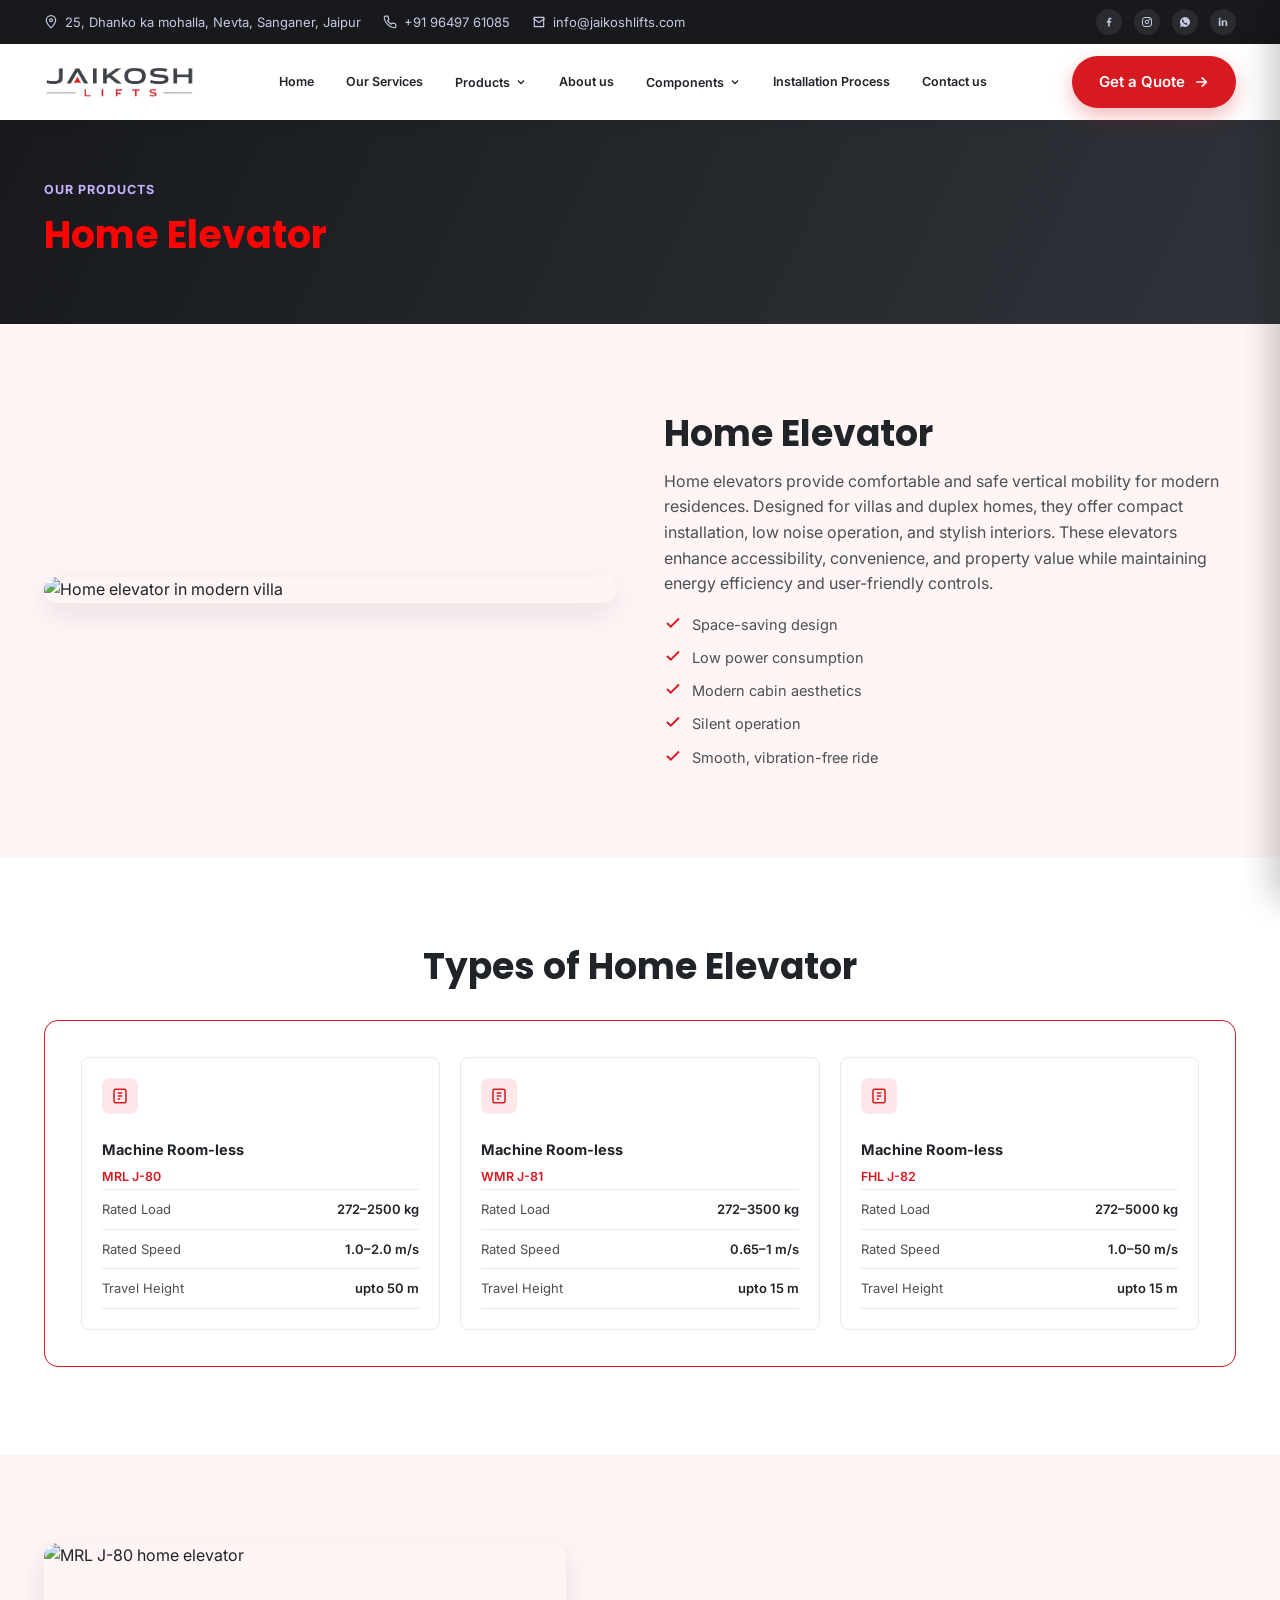
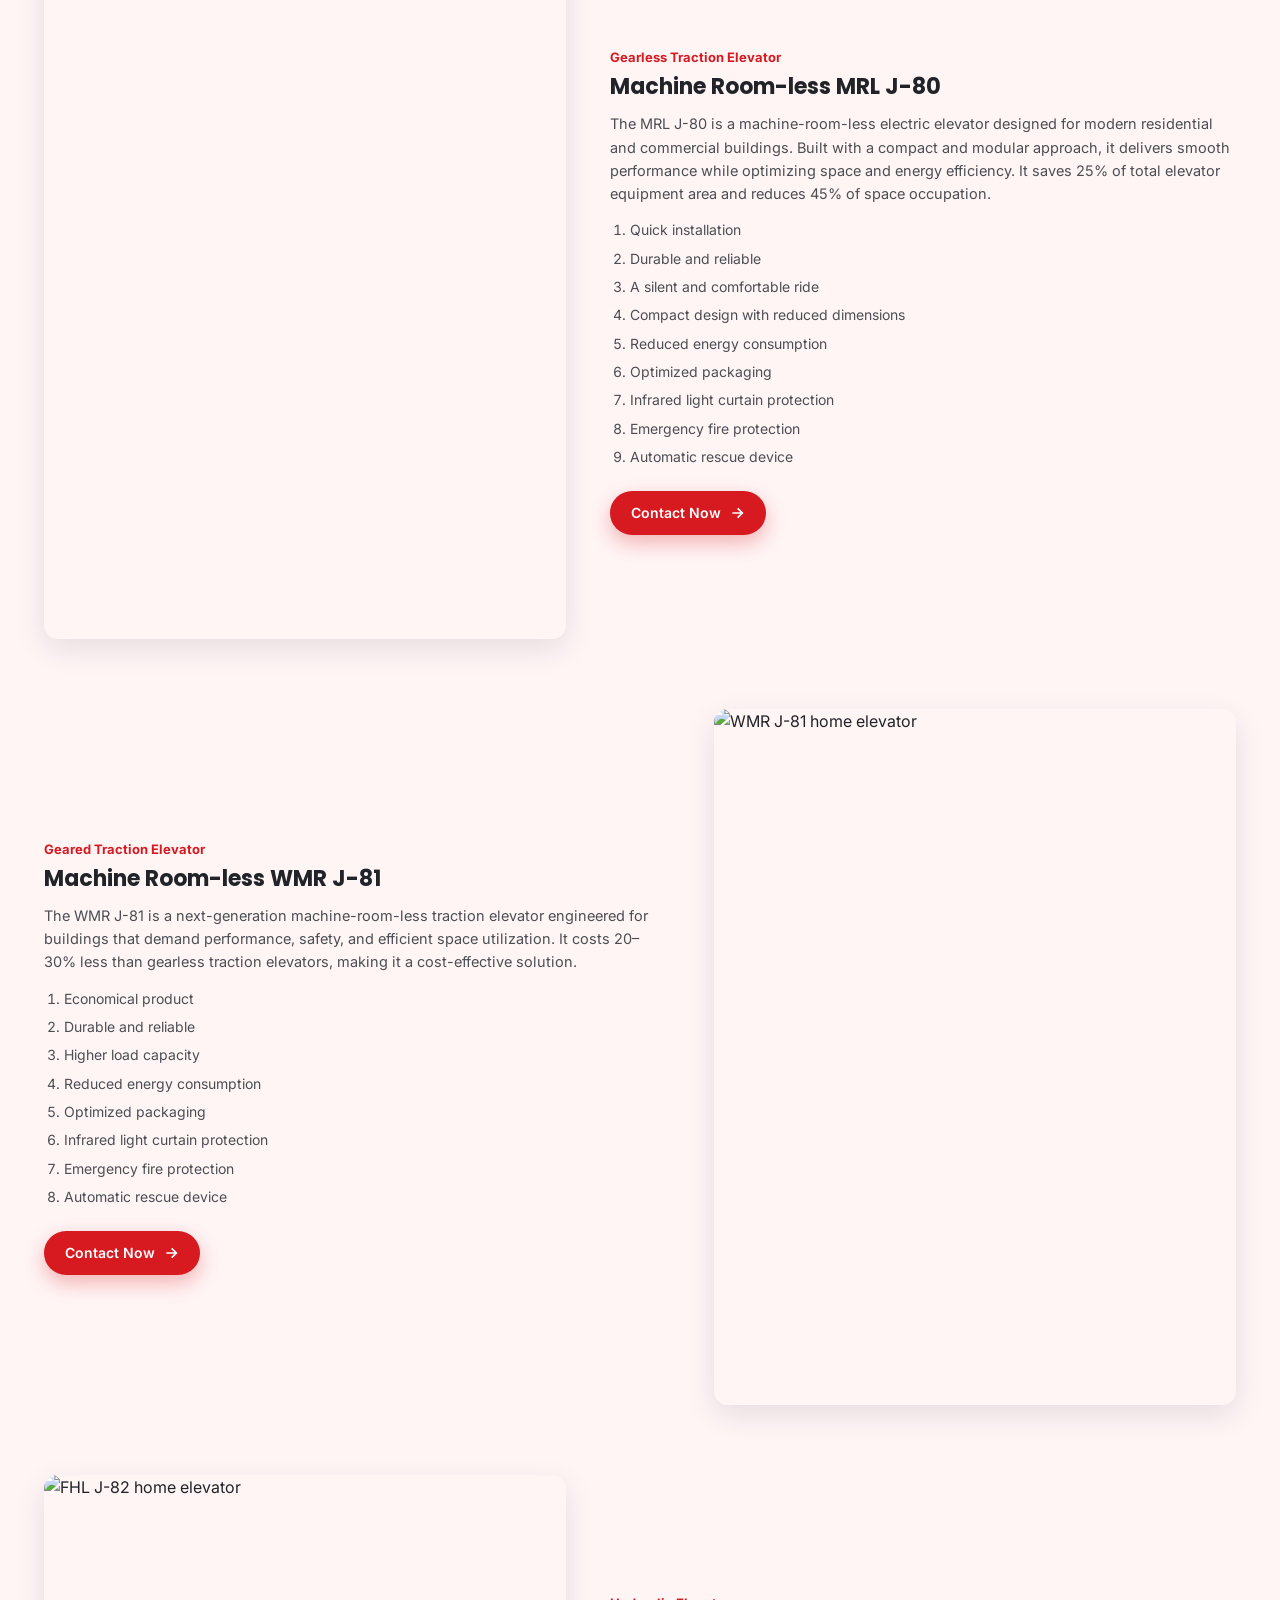
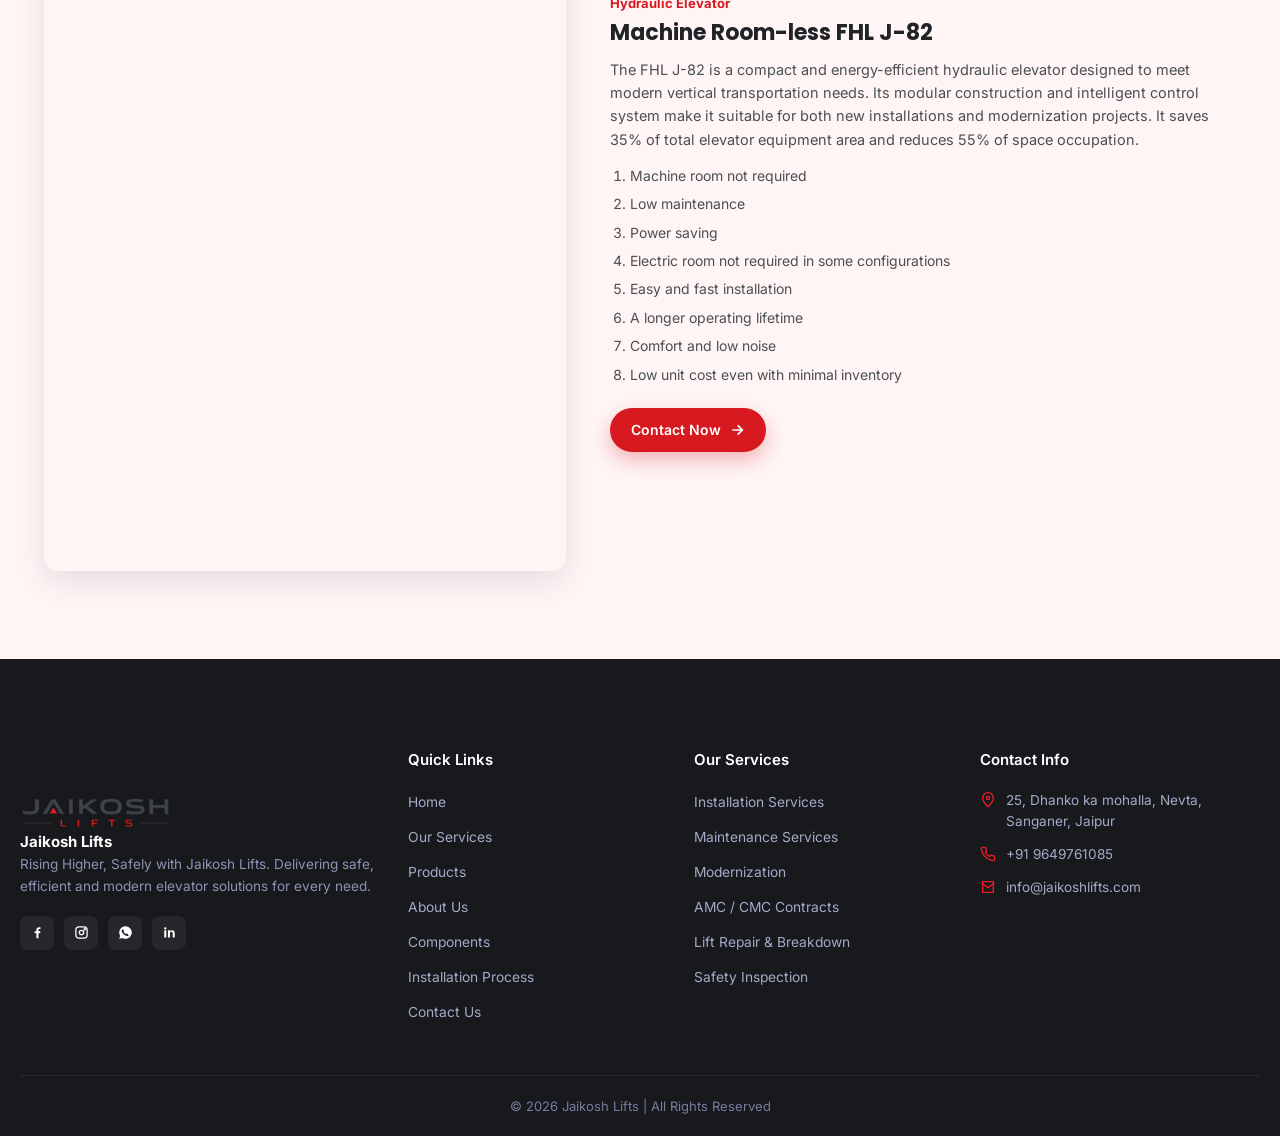
==== Jaikoshlifts html (2)/Jaikoshlifts html/home-elevator.html @ a769fd25 "Initial project" ====
<!DOCTYPE html>
<html lang="en">
<head>
<meta charset="UTF-8">
<meta name="viewport" content="width=device-width, initial-scale=1.0">
<title>Home Elevator | Jaikosh Lifts</title>
<link rel="preconnect" href="https://fonts.googleapis.com">
<link href="https://fonts.googleapis.com/css2?family=Inter:wght@400;500;600;700&family=Poppins:wght@600;700&display=swap" rel="stylesheet">
<link rel="stylesheet" href="css/style.css">
</head>
<body data-page="products">

<div id="site-header-mount"></div>

<section class="page-hero">
  <div class="container">
    <span class="eyebrow" style="color:#c9b3ff;">Our Products</span>
    <h1 Style="color:#ff0202;">Home Elevator</h1>
  </div>
</section>

<section class="section section-alt">
  <div class="container split-block">
    <div class="split-media">
      <img src="https://picsum.photos/seed/jaikosh-home-hero/700/560" alt="Home elevator in modern villa">
    </div>
    <div class="split-copy">
      <h2 class="section-title">Home Elevator</h2>
      <p>Home elevators provide comfortable and safe vertical mobility for modern residences. Designed for villas and duplex homes, they offer compact installation, low noise operation, and stylish interiors. These elevators enhance accessibility, convenience, and property value while maintaining energy efficiency and user-friendly controls.</p>
      <ul class="check-list">
        <li><svg viewBox="0 0 24 24" fill="none" stroke="currentColor" stroke-width="2.5"><path d="M20 6 9 17l-5-5"/></svg>Space-saving design</li>
        <li><svg viewBox="0 0 24 24" fill="none" stroke="currentColor" stroke-width="2.5"><path d="M20 6 9 17l-5-5"/></svg>Low power consumption</li>
        <li><svg viewBox="0 0 24 24" fill="none" stroke="currentColor" stroke-width="2.5"><path d="M20 6 9 17l-5-5"/></svg>Modern cabin aesthetics</li>
        <li><svg viewBox="0 0 24 24" fill="none" stroke="currentColor" stroke-width="2.5"><path d="M20 6 9 17l-5-5"/></svg>Silent operation</li>
        <li><svg viewBox="0 0 24 24" fill="none" stroke="currentColor" stroke-width="2.5"><path d="M20 6 9 17l-5-5"/></svg>Smooth, vibration-free ride</li>
      </ul>
    </div>
  </div>
</section>

<section class="section">
  <div class="container">
    <h2 class="section-title" style="text-align:center;margin-bottom:32px;">Types of Home Elevator</h2>
    <div class="spec-panel">
      <div class="spec-cards">
        <div class="spec-card">
          <span class="spec-ico"><svg viewBox="0 0 24 24" fill="none" stroke="currentColor" stroke-width="2"><rect x="4" y="3" width="16" height="18" rx="2"/><path d="M9 8h6M9 12h6M9 16h3"/></svg></span>
          <h5>Machine Room-less</h5>
          <span class="model">MRL J-80</span>
          <div class="spec-table">
            <div><span>Rated Load</span><strong>272–2500 kg</strong></div>
            <div><span>Rated Speed</span><strong>1.0–2.0 m/s</strong></div>
            <div><span>Travel Height</span><strong>upto 50 m</strong></div>
          </div>
        </div>
        <div class="spec-card">
          <span class="spec-ico"><svg viewBox="0 0 24 24" fill="none" stroke="currentColor" stroke-width="2"><rect x="4" y="3" width="16" height="18" rx="2"/><path d="M9 8h6M9 12h6M9 16h3"/></svg></span>
          <h5>Machine Room-less</h5>
          <span class="model">WMR J-81</span>
          <div class="spec-table">
            <div><span>Rated Load</span><strong>272–3500 kg</strong></div>
            <div><span>Rated Speed</span><strong>0.65–1 m/s</strong></div>
            <div><span>Travel Height</span><strong>upto 15 m</strong></div>
          </div>
        </div>
        <div class="spec-card">
          <span class="spec-ico"><svg viewBox="0 0 24 24" fill="none" stroke="currentColor" stroke-width="2"><rect x="4" y="3" width="16" height="18" rx="2"/><path d="M9 8h6M9 12h6M9 16h3"/></svg></span>
          <h5>Machine Room-less</h5>
          <span class="model">FHL J-82</span>
          <div class="spec-table">
            <div><span>Rated Load</span><strong>272–5000 kg</strong></div>
            <div><span>Rated Speed</span><strong>1.0–50 m/s</strong></div>
            <div><span>Travel Height</span><strong>upto 15 m</strong></div>
          </div>
        </div>
      </div>
    </div>
  </div>
</section>

<section class="section section-alt">
  <div class="container" style="display:grid;gap:70px;">

    <div class="model-row">
      <div class="model-media"><img src="https://picsum.photos/seed/jaikosh-home-mrl/500/650" alt="MRL J-80 home elevator"></div>
      <div class="model-copy">
        <span class="tag">Gearless Traction Elevator</span>
        <h3>Machine Room-less MRL J-80</h3>
        <p>The MRL J-80 is a machine-room-less electric elevator designed for modern residential and commercial buildings. Built with a compact and modular approach, it delivers smooth performance while optimizing space and energy efficiency. It saves 25% of total elevator equipment area and reduces 45% of space occupation.</p>
        <ol>
          <li>Quick installation</li>
          <li>Durable and reliable</li>
          <li>A silent and comfortable ride</li>
          <li>Compact design with reduced dimensions</li>
          <li>Reduced energy consumption</li>
          <li>Optimized packaging</li>
          <li>Infrared light curtain protection</li>
          <li>Emergency fire protection</li>
          <li>Automatic rescue device</li>
        </ol>
        <a href="contact.html" class="btn btn-primary btn-sm">Contact Now
          <svg viewBox="0 0 24 24" fill="none" stroke="currentColor" stroke-width="2.5"><path d="M5 12h14M13 5l7 7-7 7"/></svg>
        </a>
      </div>
    </div>

    <div class="model-row reverse">
      <div class="model-media"><img src="https://picsum.photos/seed/jaikosh-home-wmr/500/650" alt="WMR J-81 home elevator"></div>
      <div class="model-copy">
        <span class="tag">Geared Traction Elevator</span>
        <h3>Machine Room-less WMR J-81</h3>
        <p>The WMR J-81 is a next-generation machine-room-less traction elevator engineered for buildings that demand performance, safety, and efficient space utilization. It costs 20–30% less than gearless traction elevators, making it a cost-effective solution.</p>
        <ol>
          <li>Economical product</li>
          <li>Durable and reliable</li>
          <li>Higher load capacity</li>
          <li>Reduced energy consumption</li>
          <li>Optimized packaging</li>
          <li>Infrared light curtain protection</li>
          <li>Emergency fire protection</li>
          <li>Automatic rescue device</li>
        </ol>
        <a href="contact.html" class="btn btn-primary btn-sm">Contact Now
          <svg viewBox="0 0 24 24" fill="none" stroke="currentColor" stroke-width="2.5"><path d="M5 12h14M13 5l7 7-7 7"/></svg>
        </a>
      </div>
    </div>

    <div class="model-row">
      <div class="model-media"><img src="https://picsum.photos/seed/jaikosh-home-fhl/500/650" alt="FHL J-82 home elevator"></div>
      <div class="model-copy">
        <span class="tag">Hydraulic Elevator</span>
        <h3>Machine Room-less FHL J-82</h3>
        <p>The FHL J-82 is a compact and energy-efficient hydraulic elevator designed to meet modern vertical transportation needs. Its modular construction and intelligent control system make it suitable for both new installations and modernization projects. It saves 35% of total elevator equipment area and reduces 55% of space occupation.</p>
        <ol>
          <li>Machine room not required</li>
          <li>Low maintenance</li>
          <li>Power saving</li>
          <li>Electric room not required in some configurations</li>
          <li>Easy and fast installation</li>
          <li>A longer operating lifetime</li>
          <li>Comfort and low noise</li>
          <li>Low unit cost even with minimal inventory</li>
        </ol>
        <a href="contact.html" class="btn btn-primary btn-sm">Contact Now
          <svg viewBox="0 0 24 24" fill="none" stroke="currentColor" stroke-width="2.5"><path d="M5 12h14M13 5l7 7-7 7"/></svg>
        </a>
      </div>
    </div>

  </div>
</section>

<div id="site-footer-mount"></div>
<script src="js/header.js"></script>
<script src="js/footer.js"></script>
<script src="js/main.js"></script>
</body>
</html>
---- Jaikoshlifts html (2)/Jaikoshlifts html/css/style.css ----
/* ==========================================================================
   Jaikosh Lifts — Global Stylesheet
   Used by every page. Header & footer markup is injected by js/header.js
   and js/footer.js so it stays identical across the whole site.
   ========================================================================== */

:root{
  --navy-900:#17191d;
  --navy-800:#23272c;
  --navy-700:#30343a;
  --purple-700:#b51218;
  --purple-600:#d71920;
  --purple-500:#ed1c24;
  --purple-100:#fde7e8;
  --purple-50:#fff5f5;
  --ink:#202328;
  --gray-700:#4b4f54;
  --gray-500:#73777d;
  --gray-300:#c7c9cc;
  --gray-100:#e9eaec;
  --white:#ffffff;
  --success:#22c55e;

  /* Jaikosh Lifts brand aliases */
  --red-700:#b51218;
  --red-600:#d71920;
  --red-500:#ed1c24;
  --red-100:#fde7e8;
  --red-50:#fff5f5;
  --primary:var(--red-600);


  --radius-sm:8px;
  --radius-md:14px;
  --radius-lg:20px;
  --shadow-sm:0 2px 10px rgba(16,21,58,.06);
  --shadow-md:0 10px 30px rgba(16,21,58,.10);
  --shadow-lg:0 20px 50px rgba(16,21,58,.18);

  --container:1240px;
  --header-h:76px;
}

*,*::before,*::after{box-sizing:border-box;}
html{scroll-behavior:smooth;}
body{
  margin:0;
  font-family:'Inter',system-ui,-apple-system,Segoe UI,Roboto,sans-serif;
  color:var(--ink);
  background:var(--white);
  -webkit-font-smoothing:antialiased;
  line-height:1.6;
}
h1,h2,h3,h4{
  font-family:'Poppins',Inter,sans-serif;
  margin:0;
  line-height:1.2;
  color:var(--ink);
}
p{margin:0;}
a{color:inherit;text-decoration:none;}
ul{margin:0;padding:0;list-style:none;}
img{max-width:100%;display:block;}
button{font-family:inherit;cursor:pointer;}

.container{
  width:100%;
  max-width:var(--container);
  margin:0 auto;
  padding:0 24px;
}

:focus-visible{outline:2px solid var(--purple-600);outline-offset:2px;}

/* ---------- Buttons ---------- */
.btn{
  display:inline-flex;
  align-items:center;
  gap:8px;
  padding:13px 26px;
  border-radius:999px;
  font-weight:600;
  font-size:15px;
  border:1.5px solid transparent;
  transition:transform .15s ease, box-shadow .15s ease, background .15s ease, color .15s ease;
  white-space:nowrap;
}
.btn svg{width:16px;height:16px;flex-shrink:0;transition:transform .15s ease;}
.btn:hover svg{transform:translateX(3px);}
.btn-primary{
  background:var(--purple-600);
  color:var(--white);
  box-shadow:0 8px 20px rgba(215,25,32,.30);
}
.btn-primary:hover{background:var(--purple-700);transform:translateY(-2px);}
.btn-outline{
  background:var(--white);
  color:var(--ink);
  border-color:var(--white);
}
.btn-outline:hover{transform:translateY(-2px);box-shadow:var(--shadow-sm);}
.btn-ghost-purple{
  background:transparent;
  color:var(--purple-600);
  border-color:var(--purple-600);
  padding:11px 24px;
}
.btn-ghost-purple:hover{background:var(--purple-600);color:var(--white);}
.btn-sm{padding:10px 20px;font-size:14px;}
.btn-block{width:100%;justify-content:center;}

/* ==========================================================================
   TOP BAR
   ========================================================================== */
.topbar{
  background:var(--navy-900);
  color:#c7c9e0;
  font-size:13px;
}
.topbar .container{
  display:flex;
  align-items:center;
  justify-content:space-between;
  padding-top:9px;
  padding-bottom:9px;
  gap:16px;
}
.topbar-info{display:flex;align-items:center;gap:22px;flex-wrap:wrap;}
.topbar-info a{display:flex;align-items:center;gap:7px;color:#c7c9e0;transition:color .15s;}
.topbar-info a:hover{color:var(--white);}
.topbar-info svg{width:14px;height:14px;flex-shrink:0;}
.topbar-social{display:flex;align-items:center;gap:12px;}
.topbar-social a{
  width:26px;height:26px;border-radius:50%;
  display:flex;align-items:center;justify-content:center;
  background:rgba(255,255,255,.08);
  transition:background .15s, transform .15s;
}
.topbar-social a:hover{background:var(--purple-600);transform:translateY(-2px);}
.topbar-social svg{width:12px;height:12px;}

/* ==========================================================================
   HEADER / NAV
   ========================================================================== */
.site-header{
  position:sticky;
  top:0;
  z-index:1000;
  background:var(--white);
  box-shadow:0 2px 14px rgba(16,21,58,.06);
}
.nav{
  display:flex;
  align-items:center;
  justify-content:space-between;
  gap:24px;
  height:var(--header-h);
}
/* .brand{display:flex;align-items:center;gap:10px;flex-shrink:0;} */
/* .brand-mark{
  width:42px;height:42px;border-radius:10px;
  background:linear-gradient(135deg,var(--purple-600),var(--purple-700));
  display:flex;align-items:center;justify-content:center;
  flex-shrink:0;
}
.brand-mark svg{width:22px;height:22px;color:#fff;}
.brand-text{display:flex;flex-direction:column;line-height:1.15;}
.brand-text strong{font-family:'Poppins',sans-serif;font-size:19px;font-weight:700;color:var(--ink);}
.brand-text span{font-size:9px;color:var(--gray-500);} */
.brand-mark {
    display: flex;
    align-items: center;
}

.brand-mark img {
    width: 150px;
    height: auto;
    object-fit: contain;
    display: block;
}
.nav-links{
  display:flex;
  align-items:center;
  gap:2px;
}
.nav-links > li{position:relative;}
.nav-links > li > a,
.nav-links > li > button.nav-link-btn{
  display:flex;
  align-items:center;
  gap:5px;
  padding:10px 15px;
  font-size:12.5px;
  font-weight:600;
  color:var(--ink);
  border:none;
  background:none;
  border-radius:8px;
  transition:color .15s,background .15s;
}
.nav-links > li > a:hover,
.nav-links > li > a.active,
.nav-links > li > button.nav-link-btn:hover{
  color:var(--purple-600);
  background:var(--purple-50);
}
.nav-links svg.chev{width:12px;height:12px;transition:transform .2s;}
.has-dropdown:hover .chev,
.has-dropdown.open .chev{transform:rotate(180deg);}

.dropdown{
  position:absolute;
  top:calc(100% + 8px);
  left:0;
  min-width:220px;
  background:var(--white);
  border-radius:var(--radius-sm);
  box-shadow:var(--shadow-lg);
  padding:8px;
  opacity:0;
  visibility:hidden;
  transform:translateY(8px);
  transition:opacity .18s ease, transform .18s ease, visibility .18s;
}
.has-dropdown:hover .dropdown,
.has-dropdown.open .dropdown{
  opacity:1;
  visibility:visible;
  transform:translateY(0);
}
.dropdown a{
  display:block;
  padding:10px 12px;
  border-radius:8px;
  font-size:14px;
  color:var(--gray-700);
}
.dropdown a:hover{background:var(--purple-50);color:var(--purple-600);}

.header-actions{display:flex;align-items:center;gap:14px;flex-shrink:0;}
.hamburger{
  display:none;
  width:42px;height:42px;
  border:1px solid var(--gray-100);
  border-radius:8px;
  background:var(--white);
  align-items:center;
  justify-content:center;
  flex-shrink:0;
}
.hamburger span{
  display:block;width:20px;height:2px;background:var(--ink);
  position:relative;
  transition:background .2s;
}
.hamburger span::before,.hamburger span::after{
  content:"";position:absolute;left:0;width:20px;height:2px;background:var(--ink);
  transition:transform .25s ease, top .25s ease;
}
.hamburger span::before{top:-6px;}
.hamburger span::after{top:6px;}
.hamburger.active span{background:transparent;}
.hamburger.active span::before{top:0;transform:rotate(45deg);}
.hamburger.active span::after{top:0;transform:rotate(-45deg);}

/* ==========================================================================
   HERO
   ========================================================================== */
.hero{
  color:var(--white);
  overflow:hidden;
  position:relative;
  min-height:700px;
  display:flex;
  align-items:center;
  isolation:isolate;
}

.hero-bg-video{
  position:absolute;
  inset:0;
  width:100%;
  height:100%;
  object-fit:cover;
  z-index:-3;
}

.hero-overlay{
  position:absolute;
  inset:0;
  background:linear-gradient(
    90deg,
    rgba(0,0,0,.85) 0%,
    rgba(0,0,0,.65) 45%,
    rgba(0,0,0,.35) 100%
  );
  z-index:-2;
}

.hero .container{
  display:grid;
  grid-template-columns:1.05fr 1fr;
  gap:40px;
  align-items:center;
  padding-top:70px;
  padding-bottom:70px;
  position:relative;
  z-index:2;
}
.hero-eyebrow{
  display:inline-flex;
  align-items:center;
  gap:8px;
  color:var(--purple-500);
  font-weight:600;
  font-size:13px;
  letter-spacing:.06em;
  text-transform:uppercase;
  margin-bottom:18px;
}
.hero h1{
  font-size:clamp(32px,4.4vw,52px);
  font-weight:700;
  letter-spacing:-.01em;
  margin-bottom:20px;
}
.hero h1 .accent{color:var(--purple-500);}
.hero p.lead{
  color:#b7bad6;
  font-size:16.5px;
  max-width:460px;
  margin-bottom:30px;
}
.hero-ctas{display:flex;gap:14px;flex-wrap:wrap;margin-bottom:40px;}
.hero-features{
  display:grid;
  grid-template-columns:repeat(4,auto);
  gap:26px;
}
.hero-feature{display:flex;align-items:flex-start;gap:10px;}
.hero-feature .ico{
  width:34px;height:34px;border-radius:8px;
  background:rgba(237,28,36,.16);
  display:flex;align-items:center;justify-content:center;flex-shrink:0;
  color:var(--purple-500);
}
.hero-feature .ico svg{width:17px;height:17px;}
.hero-feature strong{display:block;font-size:13.5px;font-weight:600;color:var(--white);}
.hero-feature span{font-size:12px;color:#9498bd;}

.hero-media{position:relative;}
.hero-media-frame{
  border:1px solid rgba(255,255,255,.18);
  border-radius:var(--radius-lg);
  padding:14px;
  position:relative;
}
.hero-media-frame img{
  border-radius:var(--radius-md);
  width:100%;
  aspect-ratio:4/3.1;
  object-fit:cover;
}
.hero-badge{
  position:absolute;
  right:-14px;
  bottom:-30px;
  background:var(--purple-600);
  color:var(--white);
  border-radius:var(--radius-md);
  padding:20px 26px;
  box-shadow:var(--shadow-lg);
  text-align:left;
}
.hero-badge strong{display:block;font-size:30px;font-family:'Poppins',sans-serif;font-weight:700;}
.hero-badge span{font-size:13px;color:#e4dcff;}

.main-title h1 {
    color: #fff;
}

.main-title h1 .accent {
    color: var(--red-500);
}
/* ==========================================================================
   SECTION HEADERS (shared)
   ========================================================================== */
.section{padding:88px 0;}
.section-alt{background:var(--purple-50);}
.eyebrow{
  display:inline-block;
  color:var(--purple-600);
  font-weight:700;
  font-size:12.5px;
  letter-spacing:.08em;
  text-transform:uppercase;
  margin-bottom:12px;
}
.section-title{
  font-size:clamp(26px,3.2vw,36px);
  font-weight:700;
  margin-bottom:14px;
}
.section-sub{color:var(--gray-500);font-size:15.5px;max-width:560px;}
.section-head-row{
  display:flex;
  align-items:flex-end;
  justify-content:space-between;
  gap:24px;
  margin-bottom:44px;
  flex-wrap:wrap;
}

/* ---------- About ---------- */
.about-grid{
  display:grid;
  grid-template-columns:1fr 1fr;
  gap:56px;
  align-items:flex-start;
}
.about-copy p{color:var(--gray-700);margin:18px 0 26px;}
.about-cards{display:grid;gap:16px;}
.about-card{
  background:var(--white);
  border:1px solid var(--gray-100);
  border-radius:var(--radius-md);
  padding:24px;
  box-shadow:var(--shadow-sm);
  transition:transform .2s, box-shadow .2s;
}
.about-card:hover{transform:translateY(-4px);box-shadow:var(--shadow-md);}
.about-card .ico{
  width:44px;height:44px;border-radius:10px;
  background:var(--purple-100);
  color:var(--purple-600);
  display:flex;align-items:center;justify-content:center;
  margin-bottom:14px;
}
.about-card .ico svg{width:20px;height:20px;}
.about-card h4{font-size:16px;margin-bottom:6px;}
.about-card p{color:var(--gray-500);font-size:13.8px;}

/* ---------- Services ---------- */
.services-grid{
  display:grid;
  grid-template-columns:repeat(3,1fr);
  gap:20px;
}
.service-card{
  background:var(--white);
  border:1px solid var(--gray-100);
  border-radius:var(--radius-md);
  padding:28px;
  transition:transform .2s ease, box-shadow .2s ease, border-color .2s ease;
}
.service-card:hover{
  transform:translateY(-5px);
  box-shadow:var(--shadow-md);
  border-color:transparent;
}
.service-card .ico{
  width:48px;height:48px;border-radius:12px;
  background:linear-gradient(135deg,var(--purple-600),var(--purple-700));
  color:#fff;
  display:flex;align-items:center;justify-content:center;
  margin-bottom:18px;
}
.service-card .ico svg{width:22px;height:22px;}
.service-card h4{font-size:17px;margin-bottom:10px;}
.service-card p{color:var(--gray-500);font-size:14px;margin-bottom:16px;}
.service-card .learn{
  color:var(--purple-600);
  font-weight:600;
  font-size:13.5px;
  display:inline-flex;
  align-items:center;
  gap:6px;
}
.service-card .learn svg{width:13px;height:13px;transition:transform .15s;}
.service-card:hover .learn svg{transform:translateX(3px);}

/* ---------- Stats banner ---------- */
.stats-banner{
  background:linear-gradient(115deg,var(--purple-700),var(--purple-600));
}
.stats-banner .container{
  padding:40px 24px;
  display:grid;
  grid-template-columns:repeat(4,1fr);
  gap:20px;
}
.stat{display:flex;align-items:center;gap:14px;color:#fff;}
.stat .ico{
  width:46px;height:46px;border-radius:50%;
  background:rgba(255,255,255,.15);
  display:flex;align-items:center;justify-content:center;flex-shrink:0;
}
.stat .ico svg{width:22px;height:22px;}
.stat strong{display:block;font-size:26px;font-family:'Poppins',sans-serif;font-weight:700;}
.stat span{font-size:12.5px;color:#e5defd;}

/* ---------- Products ---------- */
.products-grid{
  display:grid;
  grid-template-columns:repeat(4,1fr);
  gap:22px;
}
.product-card{
  border-radius:var(--radius-md);
  overflow:hidden;
  background:var(--white);
  box-shadow:var(--shadow-sm);
  border:1px solid var(--gray-100);
  transition:transform .2s, box-shadow .2s;
}
.product-card:hover{transform:translateY(-5px);box-shadow:var(--shadow-md);}
.product-card .thumb{aspect-ratio:4/3;overflow:hidden;}
.product-card .thumb img{width:100%;height:100%;object-fit:cover;transition:transform .35s;}
.product-card:hover .thumb img{transform:scale(1.06);}
.product-card .body{
  padding:18px 20px;
  display:flex;
  align-items:flex-end;
  justify-content:space-between;
  gap:10px;
}
.product-card h4{font-size:15.5px;margin-bottom:5px;}
.product-card p{font-size:12.8px;color:var(--gray-500);}
.product-card .arrow{
  width:34px;height:34px;border-radius:50%;
  background:var(--purple-600);color:#fff;
  display:flex;align-items:center;justify-content:center;flex-shrink:0;
  transition:background .15s;
}
.product-card .arrow svg{width:14px;height:14px;}
.product-card:hover .arrow{background:var(--purple-700);}

/* ---------- Process ---------- */
.process-row{
  display:grid;
  grid-template-columns:repeat(5,1fr);
  gap:0;
  position:relative;
}
.process-step{
  text-align:center;
  padding:0 12px;
  position:relative;
}
.process-step .ico{
  width:64px;height:64px;border-radius:50%;
  background:var(--purple-100);
  color:var(--purple-600);
  display:flex;align-items:center;justify-content:center;
  margin:0 auto 16px;
  position:relative;
  z-index:2;
}
.process-step .ico svg{width:26px;height:26px;}
.process-step h4{font-size:15px;margin-bottom:6px;}
.process-step p{font-size:12.8px;color:var(--gray-500);}
.process-step::after{
  content:"";
  position:absolute;
  top:32px;left:calc(50% + 40px);
  width:calc(100% - 80px);
  border-top:2px dashed var(--purple-100);
  z-index:1;
}
.process-step:last-child::after{display:none;}

/* ---------- CTA banner ---------- */
.cta-banner{
  background:linear-gradient(115deg,#ffffff,var(--purple-700));
  border-radius:var(--radius-lg);
  color:#fff;
  padding:44px 48px;
  display:flex;
  align-items:center;
  justify-content:space-between;
  gap:24px;
  flex-wrap:wrap;
}
.cta-banner h3{font-size:clamp(20px,2.6vw,28px);margin-bottom:8px;}
.cta-banner p{color:#000000;font-size:14.5px;}
.cta-wrap{margin:0 24px;}

/* ==========================================================================
   FOOTER
   ========================================================================== */
.site-footer{background:var(--navy-900);color:#a6a9c7;font-size:15px;}
.footer-top{padding:64px 0 40px;}
.footer-grid{
  display:grid;
  grid-template-columns:1.4fr 1fr 1fr 1.1fr;
  gap:32px;
}
.footer-brand .brand{margin-bottom:16px;}
.footer-brand .brand-text strong{color:#fff;}
.footer-brand .brand-text span{color:#8285a8;}
.footer-brand p{color:#8f92b3;font-size:13.6px;margin-bottom:18px;}
.footer-social{display:flex;gap:10px;}
.footer-social a{
  width:34px;height:34px;border-radius:8px;
  background:rgba(255,255,255,.06);
  display:flex;align-items:center;justify-content:center;
  transition:background .15s,transform .15s;
}
.footer-social a:hover{background:var(--purple-600);transform:translateY(-2px);}
.footer-social svg{width:15px;height:15px;color:#fff;}
.footer-col h5{color:#fff;font-size:15px;font-weight:600;margin-bottom:18px;}
.footer-col ul li{margin-bottom:11px;}
.footer-col a{color:#a6a9c7;font-size:13.8px;transition:color .15s,padding-left .15s;}
.footer-col a:hover{color:var(--purple-500);padding-left:3px;}
.footer-contact li{display:flex;align-items:flex-start;gap:10px;margin-bottom:16px;font-size:13.6px;color:#a6a9c7;}
.footer-contact svg{width:16px;height:16px;flex-shrink:0;margin-top:2px;color:var(--purple-500);}
.footer-bottom{
  border-top:1px solid rgba(255,255,255,.08);
  padding:20px 0;
  display:flex;
  align-items:center;
   justify-content:center;
  gap:12px;
  flex-wrap:wrap;
  font-size:13px;
  color:#797ca0;
}
.footer-bottom .heart{color:#ff5c7a;}



/* ==========================================================================
   MOBILE NAV DRAWER
   ========================================================================== */
.mobile-nav-overlay{
  position:fixed;inset:0;
  background:rgba(10,14,39,.55);
  z-index:1100;
  opacity:0;visibility:hidden;
  transition:opacity .25s ease, visibility .25s;
}
.mobile-nav-overlay.open{opacity:1;visibility:visible;}
.mobile-nav{
  position:fixed;top:0;right:0;
  width:min(320px,86vw);
  height:100%;
  background:var(--white);
  z-index:1200;
  box-shadow:-10px 0 30px rgba(0,0,0,.2);
  transform:translateX(100%);
  transition:transform .3s ease;
  display:flex;flex-direction:column;
  overflow-y:auto;
}
.mobile-nav.open{transform:translateX(0);}
.mobile-nav-head{
  display:flex;align-items:center;justify-content:space-between;
  padding:20px;border-bottom:1px solid var(--gray-100);
}
.mobile-nav-close{
  width:36px;height:36px;border-radius:8px;border:1px solid var(--gray-100);
  background:none;display:flex;align-items:center;justify-content:center;
}
.mobile-nav-close svg{width:16px;height:16px;}
.mobile-nav-links{padding:12px;flex:1;}
.mobile-nav-links li{border-bottom:1px solid var(--gray-100);}
.mobile-nav-links > li > a,
.mobile-nav-links .msub-toggle{
  display:flex;align-items:center;justify-content:space-between;
  padding:15px 10px;font-weight:500;font-size:15px;color:var(--ink);
  background:none;border:none;width:100%;text-align:left;
}
.mobile-nav-links .msub-toggle svg{width:13px;height:13px;transition:transform .2s;}
.mobile-nav-links li.open .msub-toggle svg{transform:rotate(180deg);}
.mobile-submenu{
  max-height:0;overflow:hidden;transition:max-height .25s ease;
  padding-left:12px;
}
.mobile-nav-links li.open .mobile-submenu{max-height:300px;}
.mobile-submenu a{display:block;padding:11px 10px;font-size:14px;color:var(--gray-700);}
.mobile-nav-foot{padding:18px;border-top:1px solid var(--gray-100);display:grid;gap:10px;}

body.nav-locked{overflow:hidden;}

/* ---------- Inner page hero (banner used on all non-home pages) ---------- */
.page-hero{
  background:linear-gradient(115deg,var(--navy-900) 0%,var(--navy-700) 100%);
  color:#fff;
  padding:56px 0;
}
.page-hero h1{font-size:clamp(26px,3.6vw,38px);margin-bottom:10px;}
.breadcrumb{display:flex;align-items:center;gap:8px;color:#b7bad6;font-size:14px;}
.breadcrumb a{color:#b7bad6;}
.breadcrumb a:hover{color:#fff;}

/* ---------- Simple content card grid used on inner pages ---------- */
.plain-grid{display:grid;grid-template-columns:repeat(3,1fr);gap:22px;}
.plain-card{
  background:var(--white);
  border:1px solid var(--gray-100);
  border-radius:var(--radius-md);
  padding:26px;
  box-shadow:var(--shadow-sm);
}
.plain-card h4{font-size:16.5px;margin-bottom:10px;}
.plain-card p{color:var(--gray-500);font-size:14px;}

/* ---------- Basic contact form ---------- */
.form-grid{display:grid;grid-template-columns:1fr 1fr;gap:16px;}
.form-grid .full{grid-column:1/-1;}
.field label{display:block;font-size:13.5px;font-weight:600;margin-bottom:7px;}
.field input,.field textarea,.field select{
  width:100%;
  padding:12px 14px;
  border:1.5px solid var(--gray-100);
  border-radius:var(--radius-sm);
  font-family:inherit;
  font-size:14.5px;
  color:var(--ink);
  background:var(--white);
  transition:border-color .15s;
}
.field input:focus,.field textarea:focus,.field select:focus{
  border-color:var(--purple-600);
  outline:none;
}
.field textarea{resize:vertical;min-height:120px;}



@media (max-width:960px){
  .plain-grid{grid-template-columns:repeat(2,1fr);}
}
@media (max-width:640px){
  .plain-grid{grid-template-columns:1fr;}
  .form-grid{grid-template-columns:1fr;}
}

/* ==========================================================================
   CONTACT PAGE — info boxes, map + form
   ========================================================================== */
.contact-info-grid{
  display:grid;
  grid-template-columns:repeat(3,1fr);
  gap:22px;
  margin-bottom:44px;
}
.contact-box{
  border:1.5px solid var(--purple-600);
  border-radius:var(--radius-md);
  padding:24px 26px;
}
.contact-box .label{
  display:flex;align-items:center;gap:10px;
  font-weight:700;font-size:13px;letter-spacing:.05em;text-transform:uppercase;
  color:var(--ink);margin-bottom:10px;
}
.contact-box .label svg{width:18px;height:18px;color:var(--purple-600);}
.contact-box p, .contact-box a{color:var(--gray-700);font-size:14.5px;}

.map-form-grid{
  display:grid;
  grid-template-columns:1.1fr 1fr;
  gap:32px;
  align-items:start;
}
.map-frame{
  border-radius:var(--radius-md);
  overflow:hidden;
  border:1px solid var(--gray-100);
  box-shadow:var(--shadow-sm);
}
.map-frame iframe{display:block;width:100%;height:520px;border:0;}
.cu-form-card{
  background:var(--white);
  border-radius:var(--radius-md);
  box-shadow:var(--shadow-md);
  padding:34px;
}
.cu-form-card h3{font-size:22px;margin-bottom:10px;}
.cu-form-card > p{color:var(--gray-500);font-size:14px;margin-bottom:22px;}
.required{color:#e11d48;}

/* ---------- CTA with photo background (used on contact / about) ---------- */
.photo-cta{
  position:relative;
  border-radius:0;
  overflow:hidden;
  min-height:340px;
  display:flex;
  align-items:center;
  justify-content:center;
  text-align:center;
  color:#fff;
}
.photo-cta img{
  position:absolute;inset:0;width:100%;height:100%;object-fit:cover;z-index:0;
}
.photo-cta::before{
  content:"";position:absolute;inset:0;
  background:linear-gradient(180deg,rgba(10,14,39,.35),rgba(10,14,39,.65));
  z-index:1;
}
.photo-cta-inner{position:relative;z-index:2;max-width:600px;padding:20px;}
.photo-cta-inner .eyebrow{color:#d9c8ff;}
.photo-cta-inner h3{font-size:clamp(24px,3.4vw,34px);color:#fff;margin-bottom:16px;}
.photo-cta-inner p{color:#e3e2f2;margin-bottom:22px;font-size:15px;}

/* ==========================================================================
   TIMELINE (Installation process)
   ========================================================================== */
.timeline{position:relative;max-width:900px;margin:0 auto;}
.timeline::before{
  content:"";position:absolute;left:50%;top:0;bottom:0;width:2px;
  background:var(--purple-200,#d9c8ff);transform:translateX(-50%);
}
.timeline-item{
  position:relative;
  width:calc(50% - 40px);
  margin-bottom:36px;
  display:flex;
  align-items:center;
}
.timeline-item:nth-child(odd){margin-right:auto;justify-content:flex-end;}
.timeline-item:nth-child(even){margin-left:auto;justify-content:flex-start;}
.timeline-card{
  background:var(--white);
  border-left:4px solid var(--purple-600);
  border-radius:var(--radius-sm);
  box-shadow:var(--shadow-sm);
  padding:16px 20px;
  display:flex;
  align-items:center;
  gap:14px;
  max-width:340px;
}
.timeline-item:nth-child(even) .timeline-card{border-left:none;border-right:4px solid var(--purple-600);flex-direction:row-reverse;text-align:right;}
.timeline-num{
  width:34px;height:34px;border-radius:50%;
  background:var(--purple-600);color:#fff;
  display:flex;align-items:center;justify-content:center;
  font-weight:700;font-size:14px;flex-shrink:0;
}
.timeline-card h4{font-size:14.5px;}
.timeline-dot{
  position:absolute;left:50%;top:50%;transform:translate(-50%,-50%);
  width:12px;height:12px;border-radius:50%;background:var(--purple-600);
  border:3px solid var(--white);box-shadow:0 0 0 2px var(--purple-600);
  z-index:2;
}
.timeline-item:nth-child(odd) .timeline-dot{right:-46px;left:auto;transform:translateY(-50%);}
.timeline-item:nth-child(even) .timeline-dot{left:-46px;transform:translateY(-50%);}

/* ==========================================================================
   FEATURE ICON CARDS (services page "New Features of ...")
   ========================================================================== */
.feature-card-grid{
  display:grid;
  grid-template-columns:repeat(4,1fr);
  gap:20px;
}
.feature-card{
  background:var(--white);
  border:1px solid var(--gray-100);
  border-radius:var(--radius-md);
  padding:28px 22px;
  text-align:center;
  transition:transform .2s, box-shadow .2s;
}
.feature-card:hover{transform:translateY(-4px);box-shadow:var(--shadow-md);}
.feature-card .ico{
  width:60px;height:60px;border-radius:50%;
  background:var(--purple-100);color:var(--purple-600);
  display:flex;align-items:center;justify-content:center;
  margin:0 auto 16px;
}
.feature-card .ico svg{width:26px;height:26px;}
.feature-card h4{font-size:15.5px;margin-bottom:8px;}
.feature-card p{font-size:13px;color:var(--gray-500);}

/* ---------- Split block: image + text, alternating (services / about) ---------- */
.split-block{
  display:grid;
  grid-template-columns:1fr 1fr;
  gap:48px;
  align-items:center;
}
.split-block.reverse .split-media{order:2;}
.split-media img{border-radius:var(--radius-md);box-shadow:var(--shadow-md);width:100%;object-fit:cover;}
.split-copy h2, .split-copy h3{margin-bottom:14px;}
.split-copy p{color:var(--gray-700);margin-bottom:16px;}
.check-list{display:grid;gap:10px;}
.check-list li{display:flex;align-items:flex-start;gap:10px;font-size:14.5px;color:var(--gray-700);}
.check-list svg{width:18px;height:18px;color:var(--purple-600);flex-shrink:0;margin-top:1px;}

/* ==========================================================================
   PRODUCT SPEC CARDS (elevator "Types of ..." blocks)
   ========================================================================== */
.spec-panel{
  border:1.5px solid var(--purple-600);
  border-radius:var(--radius-md);
  padding:36px;
}
.spec-cards{display:grid;grid-template-columns:repeat(3,1fr);gap:20px;}
.spec-card{
  border:1px solid var(--gray-100);
  border-radius:var(--radius-sm);
  padding:20px;
  background:var(--white);
}
.spec-card .spec-ico{
  width:36px;height:36px;border-radius:8px;
  background:var(--purple-100);color:var(--purple-600);
  display:flex;align-items:center;justify-content:center;margin-bottom:12px;
}
.spec-card .spec-ico svg{width:18px;height:18px;}
.spec-card h5{font-size:14.5px;margin-bottom:2px;}
.spec-card .model{font-size:12.5px;color:var(--purple-600);font-weight:600;margin-bottom:12px;}
.spec-table{border-top:1px solid var(--gray-100);}
.spec-table div{
  display:flex;justify-content:space-between;
  padding:9px 0;border-bottom:1px solid var(--gray-100);
  font-size:13px;color:var(--gray-700);
}
.spec-table div strong{color:var(--ink);font-weight:600;}

/* ---------- Product model detail row (image + advantage list) ---------- */
.model-row{display:grid;grid-template-columns:1fr 1.2fr;gap:44px;align-items:center;}
.model-row.reverse{grid-template-columns:1.2fr 1fr;}
.model-row.reverse .model-media{order:2;}
.model-media img{border-radius:var(--radius-md);box-shadow:var(--shadow-md);width:100%;object-fit:cover;aspect-ratio:3/4;}
.model-copy .tag{color:var(--purple-600);font-weight:700;font-size:13px;margin-bottom:6px;display:block;}
.model-copy h3{font-size:22px;margin-bottom:12px;}
.model-copy p{color:var(--gray-700);font-size:14.5px;margin-bottom:14px;}
.model-copy ol{padding-left:20px;margin-bottom:22px;color:var(--gray-700);font-size:14px;display:grid;gap:6px;}

/* ==========================================================================
   TESTIMONIAL BANNER
   ========================================================================== */
.testimonial-banner{
  position:relative;
  min-height:300px;
  display:flex;align-items:center;justify-content:center;
  text-align:center;color:#fff;overflow:hidden;
}
.testimonial-banner img{position:absolute;inset:0;width:100%;height:100%;object-fit:cover;z-index:0;}
.testimonial-banner::before{content:"";position:absolute;inset:0;background:rgba(10,14,39,.5);z-index:1;}
.testimonial-inner{position:relative;z-index:2;max-width:560px;padding:20px;}
.testimonial-stars{color:#facc15;font-size:18px;margin-bottom:12px;letter-spacing:3px;}
.testimonial-inner p.quote{font-size:19px;font-weight:600;margin-bottom:16px;}
.testimonial-author{display:flex;align-items:center;justify-content:center;gap:10px;font-size:13.5px;color:#dcdcec;}
.testimonial-author .avatar{width:36px;height:36px;border-radius:50%;overflow:hidden;border:2px solid #fff;}
.testimonial-author .avatar img{width:100%;height:100%;object-fit:cover;}

/* ==========================================================================
   NUMBERS / GALLERY (about page)
   ========================================================================== */
.numbers-row{display:grid;grid-template-columns:1fr repeat(3,1fr);gap:32px;align-items:center;}
.numbers-row .num-item strong{display:block;font-size:34px;font-family:'Poppins',sans-serif;color:var(--purple-600);}
.numbers-row .num-item span{font-size:13.5px;color:var(--gray-500);}
.gallery-grid{display:grid;grid-template-columns:repeat(4,1fr);gap:18px;}
.gallery-grid img{border-radius:var(--radius-sm);aspect-ratio:1/1;object-fit:cover;transition:transform .3s;}
.gallery-grid a{overflow:hidden;border-radius:var(--radius-sm);display:block;}
.gallery-grid a:hover img{transform:scale(1.08);}

/* ==========================================================================
   RESPONSIVE
   ========================================================================== */
@media (max-width:1080px){
  .about-grid{grid-template-columns:1fr;}
  .products-grid{grid-template-columns:repeat(2,1fr);}
  .process-row{grid-template-columns:repeat(5,1fr);}
  .process-step p{display:none;}
  .contact-info-grid{grid-template-columns:1fr;}
  .map-form-grid{grid-template-columns:1fr;}
  .feature-card-grid{grid-template-columns:repeat(2,1fr);}
  .split-block,.model-row,.model-row.reverse{grid-template-columns:1fr;}
  .split-block .split-media,.model-row .model-media,.model-row.reverse .model-media{order:-1;}
  .spec-cards{grid-template-columns:1fr;}
  .numbers-row{grid-template-columns:1fr;text-align:center;gap:20px;}
  .gallery-grid{grid-template-columns:repeat(2,1fr);}
}

@media (max-width:960px){
  .nav-links,.header-actions .btn-primary{display:none;}
  .hamburger{display:flex;}
  .hero .container{grid-template-columns:1fr;padding-top:48px;padding-bottom:100px;}
  .hero-media{order:-1;max-width:420px;}
  .hero-features{grid-template-columns:repeat(2,1fr);}
  .services-grid{grid-template-columns:repeat(2,1fr);}
  .stats-banner .container{grid-template-columns:repeat(2,1fr);}
  .process-row{grid-template-columns:repeat(3,1fr);row-gap:32px;}
  .process-step::after{display:none;}
  .footer-grid{grid-template-columns:1fr 1fr;}
  .cta-banner{padding:34px;}
  .timeline::before{left:22px;}
  .timeline-item,.timeline-item:nth-child(odd),.timeline-item:nth-child(even){
    width:100%;margin-left:0;padding-left:56px;justify-content:flex-start;
  }
  .timeline-item:nth-child(even) .timeline-card{border-right:none;border-left:4px solid var(--purple-600);flex-direction:row;text-align:left;}
  .timeline-item:nth-child(odd) .timeline-dot,.timeline-item:nth-child(even) .timeline-dot{left:22px;right:auto;}
}

@media (max-width:640px){
  .section{padding:60px 0;}
  .topbar .container{justify-content:center;}
  .topbar-info{display:none;}
  .topbar-social{margin:0 auto;}
  .hero-badge{position:static;margin-top:16px;display:inline-flex;flex-direction:column;}
  .hero-media-frame{padding:10px;}
  .about-cards{grid-template-columns:1fr;}
  .services-grid{grid-template-columns:1fr;}
  .products-grid{grid-template-columns:1fr 1fr;}
  .stats-banner .container{grid-template-columns:1fr 1fr;}
  .process-row{grid-template-columns:1fr 1fr;}
  .cta-banner{flex-direction:column;text-align:center;}
  .cta-wrap{margin:0;}
  .footer-grid{grid-template-columns:1fr;gap:36px;}
  .footer-bottom{flex-direction:column;text-align:center;}
  .hero-ctas{flex-direction:column;}
  .hero-ctas .btn{width:100%;justify-content:center;}
  .feature-card-grid{grid-template-columns:1fr;}
  .gallery-grid{grid-template-columns:1fr 1fr;}
  .spec-panel{padding:22px;}
  .cu-form-card{padding:22px;}
}


/* =========================================================
   PREMIUM SERVICES + HOW WE WORK
   DARK FIXED BACKGROUND
   ========================================================= */

.premium-bg {
    position: relative;
    overflow: hidden;

    color: #ffffff;

    background-image:
        linear-gradient(
            rgba(5, 7, 10, 0.84),
            rgba(5, 7, 10, 0.90)
        ),
        url("../images/Background image.png");

    background-size: cover;
    background-position: center center;
    background-repeat: no-repeat;

    /* Desktop par background fixed rahega */
    background-attachment: fixed;
}


/* Content background ke upar rahe */
.premium-bg > .container {
    position: relative;
    z-index: 2;
}


/* Heading */
.premium-bg .section-title {
    color: #ffffff;
}


/* Small heading */
.premium-bg .eyebrow {
    color: #ffffff;
}


/* Description */
.premium-bg .section-sub {
    color: rgba(255, 255, 255, 0.80);
}


/* =========================================================
   SERVICE CARDS
   ========================================================= */

.premium-bg .service-card {
    background: rgba(255, 255, 255, 0.96);
}


/* =========================================================
   HOW WE WORK CONTENT
   ========================================================= */

.premium-bg .process-step {
    position: relative;
    z-index: 2;
}


/* =========================================================
   TABLET
   ========================================================= */

@media (max-width: 960px) {

    .premium-bg {
        background-position: center center;
        background-size: cover;
    }

}


/* =========================================================
   MOBILE
   ========================================================= */

@media (max-width: 640px) {

    .premium-bg {

        /*
         * Mobile browsers mein fixed background
         * properly support nahi hota.
         * Isliye mobile par stable aur smooth
         * background use kar rahe hain.
         */
        background-attachment: scroll;

        background-size: cover;
        background-position: center center;

        background-image:
            linear-gradient(
                rgba(5, 7, 10, 0.86),
                rgba(5, 7, 10, 0.92)
            ),
            url("../images/Background image.png");

        padding-top: 60px;
        padding-bottom: 60px;
    }


    .premium-bg .section-title {
        font-size: 30px;
        line-height: 1.2;
    }


    .premium-bg .section-sub {
        font-size: 14px;
        line-height: 1.7;
    }


    .premium-bg .service-card {
        background: rgba(255, 255, 255, 0.97);
    }

}

/* ==========================================================================
   DESKTOP HERO FEATURE DESIGN
   New 2x2 feature layout — desktop only.
   Mobile/tablet layout remains unchanged.
   ========================================================================== */
@media (min-width:961px){

  .hero .container{
    display:block;
    position:relative;
    min-height:520px;
    padding-top:70px;
    padding-bottom:70px;
  }

  .hero-copy{
    max-width:720px;
    position:relative;
    z-index:3;
  }

  /* New 2x2 feature panel */
  .hero-features{
  position:absolute;
  top:50%;
  right: -450px;
  transform:translateY(-50%);

  width:484px;
  height:438px;

  display:grid;
  grid-template-columns:1fr 1fr;
  grid-template-rows:1fr 1fr;

  gap:0;
  z-index:4;
}

  .hero-feature{
    width:100%;
    height:100%;
    display:flex;
    flex-direction:column;
    align-items:center;
    justify-content:center;
    text-align:center;
    gap:8px;
    padding:20px 16px;
    border:1px solid rgba(255,255,255,.12);
    background:rgba(0,0,0,.18);
    transition:transform .2s ease, background .2s ease;
  }

  /* Safe & Reliable — top left */
  .hero-feature:nth-child(1){
    background:#ff3038;
    border-color:#ff3038;
  }

  /* Modern Technology — top right */
  .hero-feature:nth-child(2){
    background:rgba(0,0,0,.28);
    border:2px solid #ff3038;
  }

  /* On-Time Delivery — bottom left */
  .hero-feature:nth-child(4){
    background:#ff3038;
    border-color:#ff3038;
  }

  /* Expert Support — bottom right */
  .hero-feature:nth-child(3){
    background:rgba(0,0,0,.20);
    border-color:rgba(255,255,255,.08);
  }

  .hero-feature .ico{
    width:70px;
    height:70px;
    border-radius:0;
    background:transparent;
    color:#fff;
    margin-bottom:2px;
  }

  .hero-feature .ico svg{
    width:54px;
    height:54px;
    stroke-width:1.8;
  }

  .hero-feature strong{
    display:block;
    font-family:'Poppins',sans-serif;
    font-size:27px;
    line-height:1.08;
    font-weight:700;
    color:#fff;
    max-width:220px;
  }

  .hero-feature > span:last-child > span{
    display:block;
    font-size:16px;
    line-height:1.45;
    color:rgba(255,255,255,.92);
    max-width:190px;
    margin:7px auto 0;
  }

  /* Black text on red tiles */
  .hero-feature:nth-child(1) strong,
  .hero-feature:nth-child(1) > span:last-child > span,
  .hero-feature:nth-child(4) strong,
  .hero-feature:nth-child(4) > span:last-child > span{
    color:#050505;
  }

  .hero-feature:hover{
    transform:scale(1.015);
    z-index:5;
  }

  .hero-feature:nth-child(1):hover,
  .hero-feature:nth-child(4):hover{
    background:#ff3b42;
  }

  /* Keep the desktop hero text clear of the feature panel */
  .hero-copy .lead{
    max-width:540px;
  }

  .hero-ctas{
    margin-bottom:0;
  }
}
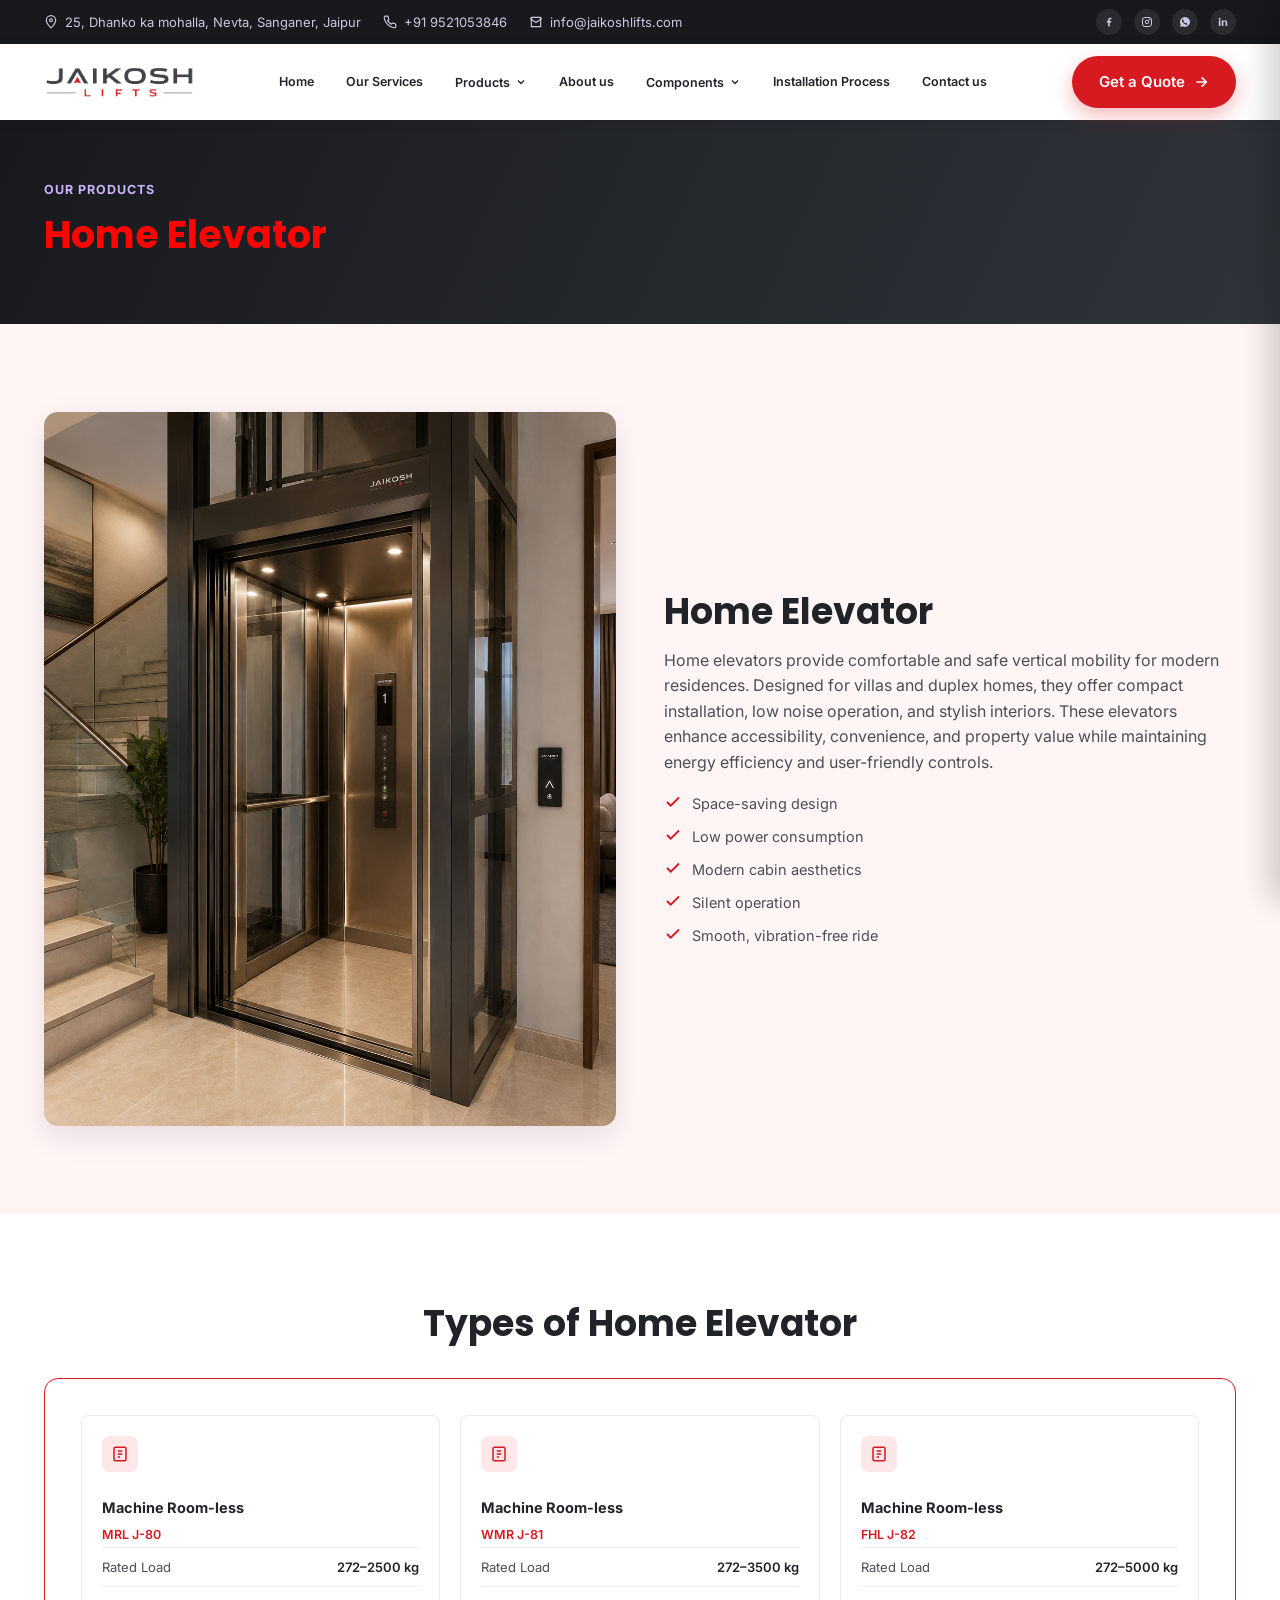
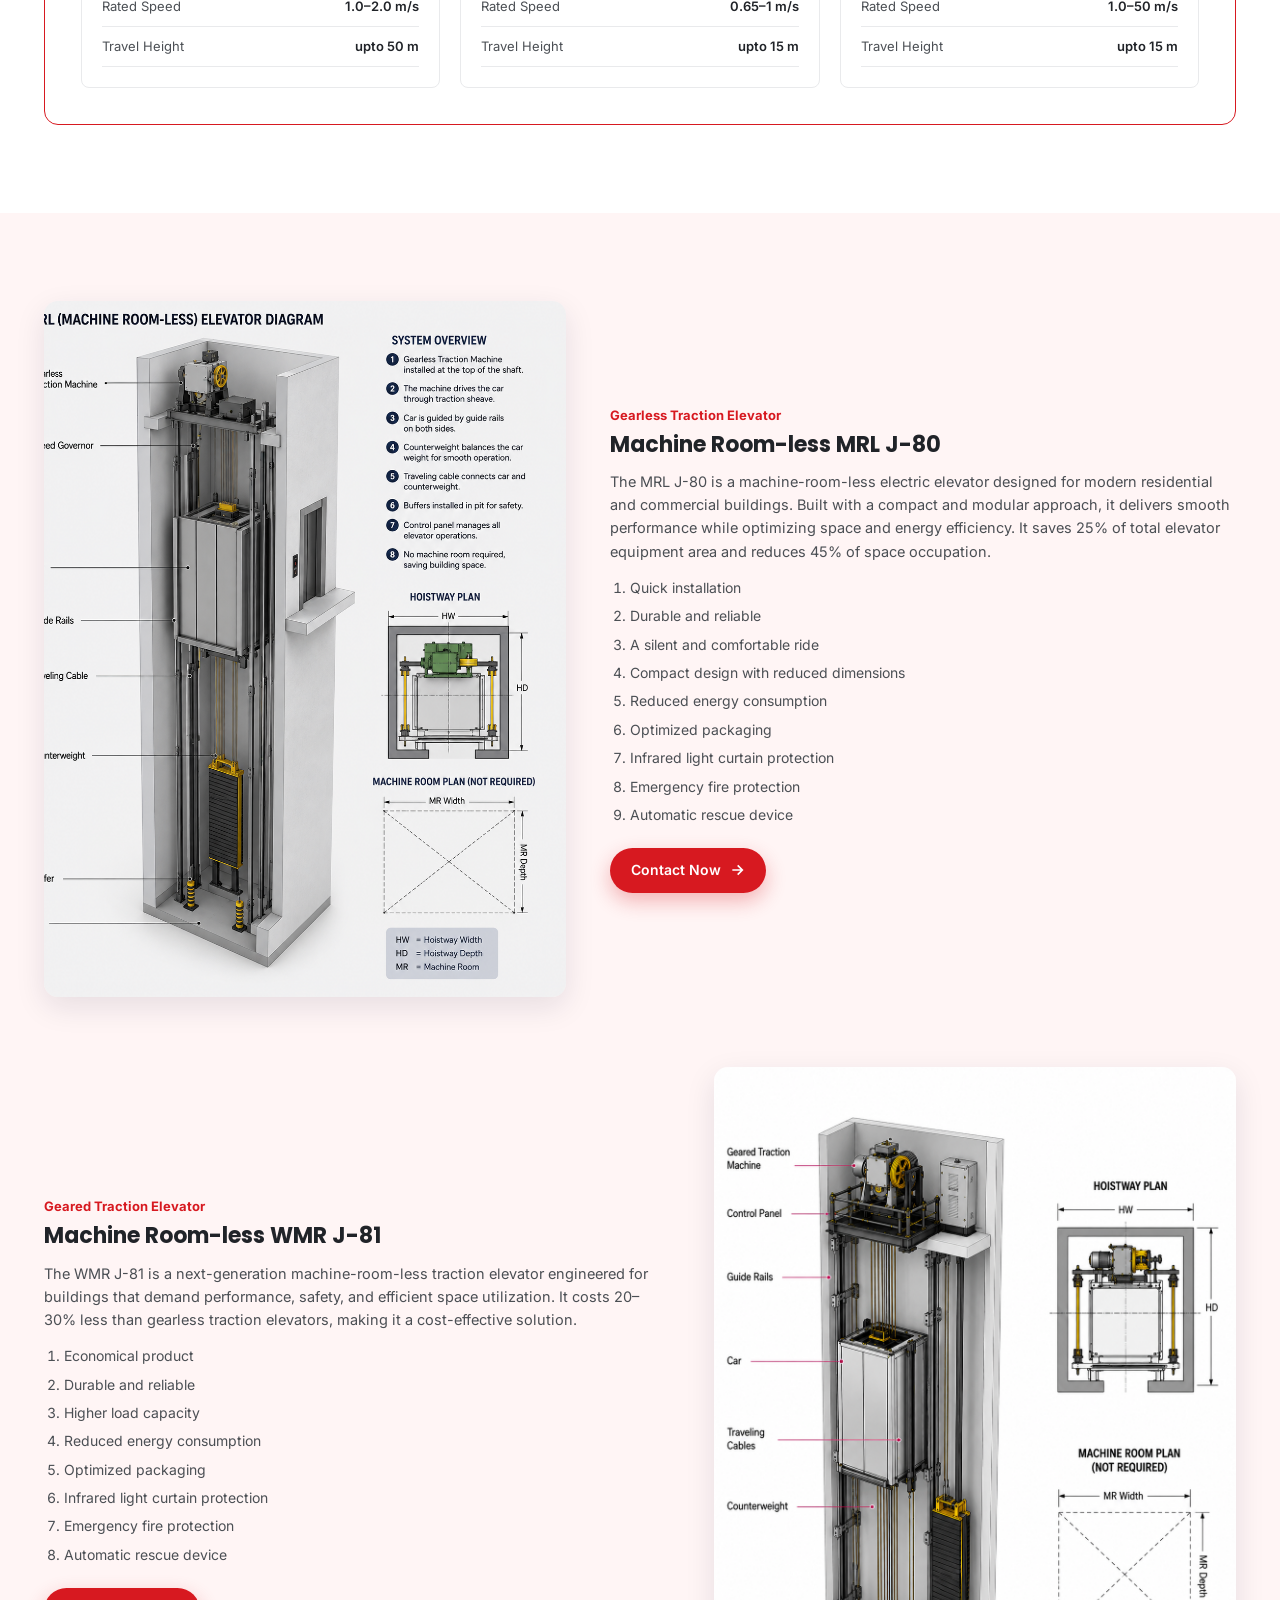
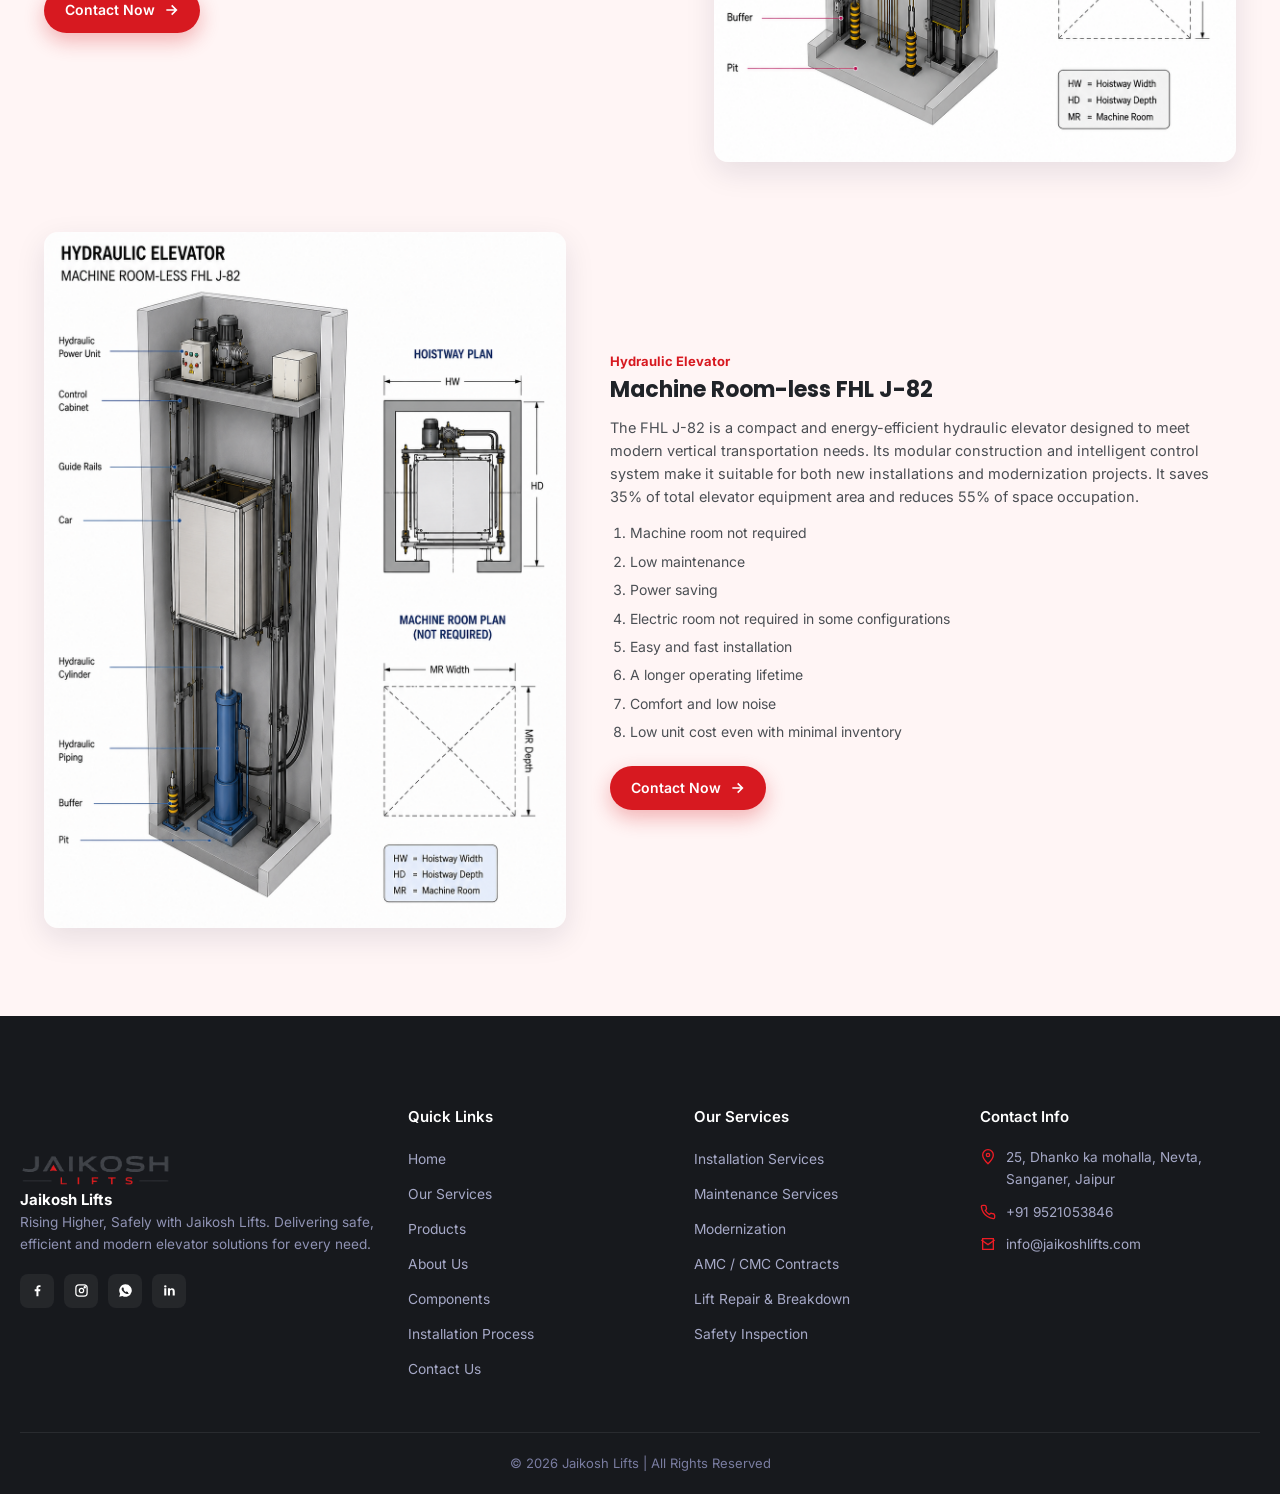
==== commit 309427c9: "Updated Jaikosh website" ====
--- a/Jaikoshlifts html (2)/Jaikoshlifts html/home-elevator.html
+++ b/Jaikoshlifts html (2)/Jaikoshlifts html/home-elevator.html
@@ -22,7 +22,7 @@
 <section class="section section-alt">
   <div class="container split-block">
     <div class="split-media">
-      <img src="https://picsum.photos/seed/jaikosh-home-hero/700/560" alt="Home elevator in modern villa">
+      <img src="images\Home Elevator.png" alt="Home elevator in modern villa">
     </div>
     <div class="split-copy">
       <h2 class="section-title">Home Elevator</h2>
@@ -82,7 +82,7 @@
   <div class="container" style="display:grid;gap:70px;">
 
     <div class="model-row">
-      <div class="model-media"><img src="https://picsum.photos/seed/jaikosh-home-mrl/500/650" alt="MRL J-80 home elevator"></div>
+      <div class="model-media"><img src="images\Machine Room-less MRL J-80.png" alt="MRL J-80 home elevator"></div>
       <div class="model-copy">
         <span class="tag">Gearless Traction Elevator</span>
         <h3>Machine Room-less MRL J-80</h3>
@@ -105,7 +105,7 @@
     </div>
 
     <div class="model-row reverse">
-      <div class="model-media"><img src="https://picsum.photos/seed/jaikosh-home-wmr/500/650" alt="WMR J-81 home elevator"></div>
+      <div class="model-media"><img src="images\Machine Room-less WMR J-81.png" alt="WMR J-81 home elevator"></div>
       <div class="model-copy">
         <span class="tag">Geared Traction Elevator</span>
         <h3>Machine Room-less WMR J-81</h3>
@@ -127,7 +127,7 @@
     </div>
 
     <div class="model-row">
-      <div class="model-media"><img src="https://picsum.photos/seed/jaikosh-home-fhl/500/650" alt="FHL J-82 home elevator"></div>
+      <div class="model-media"><img src="images\Machine Room-less FHL J-82.png" alt="FHL J-82 home elevator"></div>
       <div class="model-copy">
         <span class="tag">Hydraulic Elevator</span>
         <h3>Machine Room-less FHL J-82</h3>
